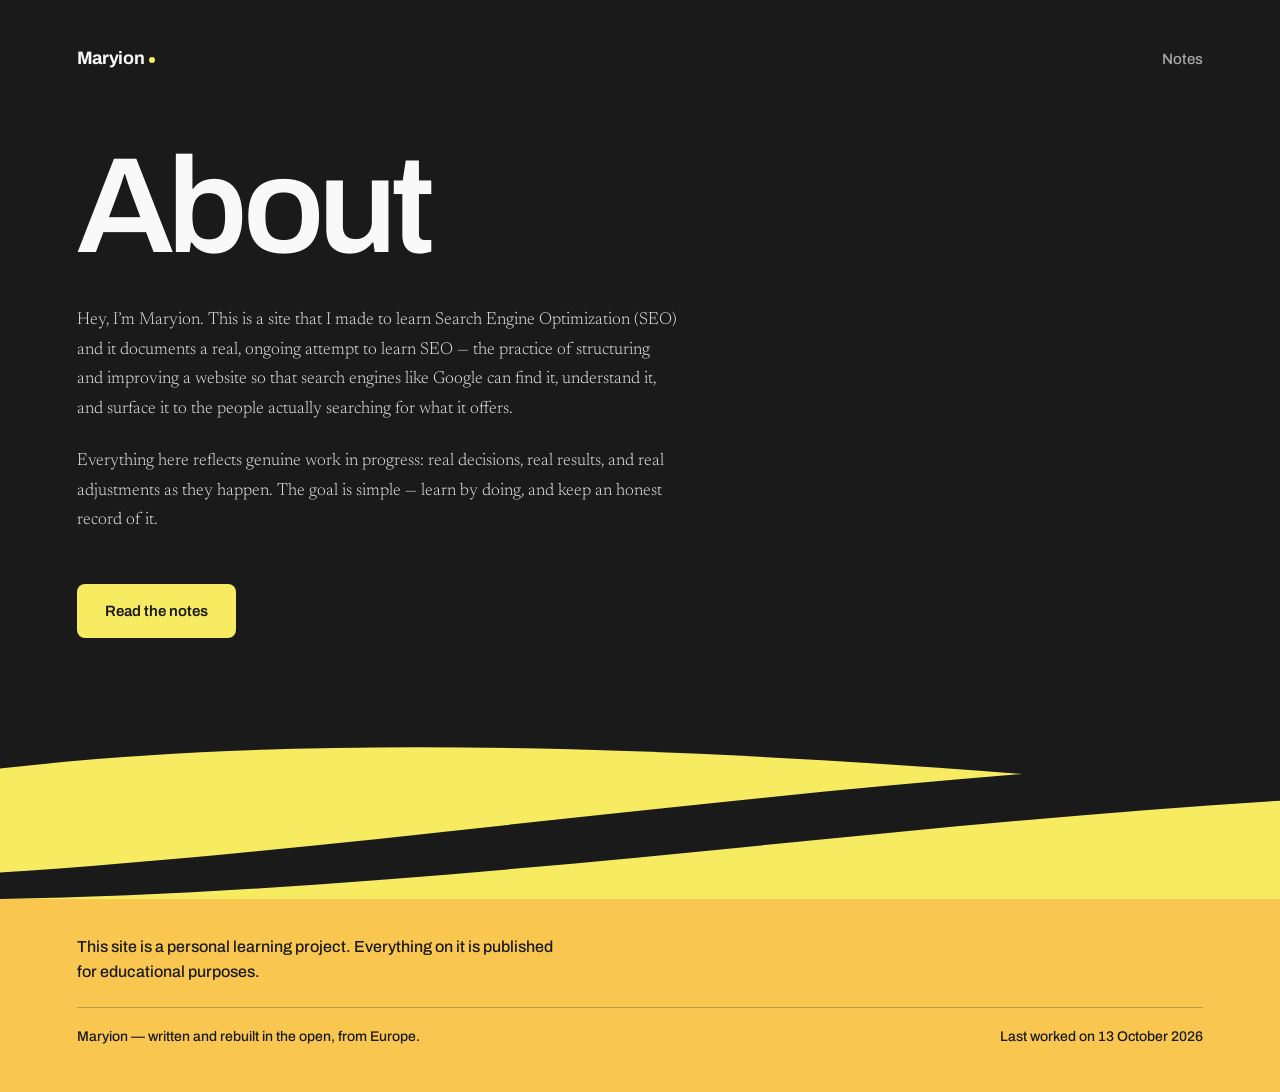
==== index.html @ 2ee5a9dd "Add files via upload" ====
<!DOCTYPE html>
<html lang="en">
<head>
<meta charset="utf-8">
<meta name="viewport" content="width=device-width, initial-scale=1">

<title>Maryion — learning SEO by doing</title>
<meta name="description" content="Hey, I’m Maryion. A site I made to learn SEO, documenting a real, ongoing attempt — real decisions, real results, and real adjustments as they happen.">
<link rel="canonical" href="https://maryionseo.github.io/">

<meta property="og:type" content="website">
<meta property="og:url" content="https://maryionseo.github.io/">
<meta property="og:title" content="Maryion — learning SEO by doing">
<meta property="og:description" content="Hey, I’m Maryion. A site I made to learn SEO, documenting a real, ongoing attempt — real decisions, real results, and real adjustments as they happen.">
<meta property="og:locale" content="en">
<!-- switch to summary_large_image once an og:image exists -->
<meta name="twitter:card" content="summary">

<meta name="theme-color" content="#1A1A1A">

<link rel="preconnect" href="https://fonts.googleapis.com">
<link rel="preconnect" href="https://fonts.gstatic.com" crossorigin>
<link href="https://fonts.googleapis.com/css2?family=Archivo:wght@400;500;600;700&family=Newsreader:opsz,wght@6..72,300;6..72,400&display=swap" rel="stylesheet">

<script type="application/ld+json">
{
  "@context": "https://schema.org",
  "@graph": [
    {
      "@type": "Person",
      "@id": "https://maryionseo.github.io/#maryion",
      "name": "Maryion",
      "description": "Learning search engine optimization by doing, and keeping a public record of it.",
      "knowsAbout": ["Search engine optimization", "Technical SEO", "Content strategy"]
    },
    {
      "@type": "WebSite",
      "@id": "https://maryionseo.github.io/#website",
      "url": "https://maryionseo.github.io/",
      "name": "Maryion",
      "description": "A site made to learn SEO, documenting a real, ongoing attempt — published for educational purposes.",
      "inLanguage": "en",
      "author": { "@id": "https://maryionseo.github.io/#maryion" }
    }
  ]
}
</script>

<style>
  :root {
    --ink:      #1A1A1A;
    --raised:   #232323;
    --lemon:    #F6EB61;
    --amber:    #F9C74F;
    --grey:     #A8A8A8;
    --paper:    #F9F9F9;

    --measure: 60ch;
    --edge: clamp(1.5rem, 6vw, 7.5rem);
  }

  *, *::before, *::after { box-sizing: border-box; }

  html { -webkit-text-size-adjust: 100%; }

  body {
    margin: 0;
    background: var(--ink);
    color: var(--paper);
    font-family: Archivo, system-ui, sans-serif;
    font-size: 1.0625rem;
    line-height: 1.6;
    overflow-x: hidden;
  }

  a { color: inherit; }

  :focus-visible {
    outline: 2px solid var(--lemon);
    outline-offset: 3px;
    border-radius: 2px;
  }

  .skip {
    position: absolute;
    left: -9999px;
    top: 0;
    background: var(--lemon);
    color: var(--ink);
    padding: .75rem 1.25rem;
    font-weight: 600;
    z-index: 10;
  }
  .skip:focus { left: 0; }

  /* ---------- masthead ---------- */

  .masthead {
    display: flex;
    align-items: baseline;
    justify-content: space-between;
    gap: 1.5rem;
    padding: clamp(1.75rem, 4vw, 2.75rem) var(--edge) 0;
  }

  .wordmark {
    font-size: 1.125rem;
    font-weight: 700;
    letter-spacing: -.02em;
    text-decoration: none;
  }
  .wordmark::after {
    content: "";
    display: inline-block;
    width: .375rem;
    height: .375rem;
    margin-left: .3125rem;
    border-radius: 50%;
    background: var(--lemon);
    vertical-align: .0625em;
  }

  .masthead nav a {
    font-size: .9375rem;
    font-weight: 500;
    color: var(--grey);
    text-decoration: none;
    text-underline-offset: .3em;
  }
  .masthead nav a:hover { color: var(--paper); text-decoration: underline; }

  /* ---------- hero ---------- */

  main {
    /* the masthead sits above main, so discount its height from the first screen */
    min-height: calc(100svh - 4.6rem);
    display: flex;
    flex-direction: column;
  }

  .hero {
    flex: 1;
    padding: clamp(2.25rem, 6vh, 4rem) var(--edge);
    display: flex;
    flex-direction: column;
    align-items: flex-start;
    justify-content: center;
  }

  h1 {
    margin: 0 0 clamp(1.5rem, 3vw, 2.25rem);
    font-size: clamp(3.25rem, 11vw, 8.5rem);
    font-weight: 600;
    line-height: .92;
    letter-spacing: -.04em;
  }

  .lede {
    max-width: var(--measure);
    margin: 0 0 1.375rem;
    font-family: Newsreader, Georgia, serif;
    font-size: clamp(1.0625rem, 1.35vw, 1.25rem);
    font-weight: 300;
    line-height: 1.72;
    color: #E4E4E4;
  }
  .lede:last-of-type { margin-bottom: clamp(2.25rem, 4vw, 3rem); }

  .cta {
    display: inline-block;
    padding: .9375rem 1.75rem;
    border-radius: .5rem;
    background: var(--lemon);
    color: var(--ink);
    font-size: .9375rem;
    font-weight: 600;
    text-decoration: none;
    transition: background .18s ease;
  }
  .cta:hover { background: var(--amber); }

  /* ---------- curve ---------- */

  .curve {
    display: block;
    flex: none;
    width: 100%;
    height: clamp(7rem, 21vh, 12.5rem);
  }

  /* ---------- footer ---------- */

  .colophon {
    padding: 2.25rem var(--edge) 2.75rem;
    background: var(--amber);
    color: var(--ink);
    font-size: .875rem;
    font-weight: 500;
  }

  .disclaimer {
    max-width: 54ch;
    margin: 0 0 1.375rem;
    font-size: 1rem;
    line-height: 1.55;
  }

  .colophon-meta {
    display: flex;
    flex-wrap: wrap;
    gap: .5rem 1.5rem;
    justify-content: space-between;
    padding-top: 1.125rem;
    border-top: 1px solid rgba(26,26,26,.25);
  }

  /* ---------- responsive ---------- */


  /* ---------- one load sequence ---------- */

  @media (prefers-reduced-motion: no-preference) {
    .settle {
      animation: settle .7s cubic-bezier(.22,.68,.3,1) backwards;
    }
    .settle-1 { animation-delay: .05s; }
    .settle-2 { animation-delay: .17s; }
    .settle-3 { animation-delay: .29s; }

    @keyframes settle {
      from { opacity: 0; transform: translateY(14px); }
      to   { opacity: 1; transform: none; }
    }
  }
</style>
</head>

<body>

<a class="skip" href="#main">Skip to content</a>

<header class="masthead">
  <a class="wordmark" href="index.html">Maryion</a>
  <nav aria-label="Sections">
    <a href="notes/index.html">Notes</a>
  </nav>
</header>

<main id="main">
  <div class="hero">

      <h1 class="settle settle-1">About</h1>

      <p class="lede settle settle-2">Hey, I’m Maryion. This is a site that I made to learn Search
      Engine Optimization (SEO) and it documents a real, ongoing attempt to learn SEO — the practice
      of structuring and improving a website so that search engines like Google can find it,
      understand it, and surface it to the people actually searching for what it offers.</p>

      <p class="lede settle settle-2">Everything here reflects genuine work in progress: real decisions,
      real results, and real adjustments as they happen. The goal is simple — learn by doing, and keep
      an honest record of it.</p>

      <a class="cta settle settle-3" href="notes/index.html">Read the notes</a>

  </div>

  <svg class="curve" viewBox="0 0 1440 200" preserveAspectRatio="none" aria-hidden="true" focusable="false">
    <path fill="#F6EB61"
          d="M0 62C400 18 920 44 1440 92v108H0z"/>
    <path fill="#1A1A1A"
          d="M0 172C430 146 910 74 1440 50v46C980 122 490 192 0 200z"/>
  </svg>
</main>

<footer class="colophon">
  <p class="disclaimer">This site is a personal learning project. Everything on it is published for
  educational purposes.</p>

  <div class="colophon-meta">
    <span>Maryion — written and rebuilt in the open, from Europe.</span>
    <span>Last worked on <time datetime="2026-10-13">13 October 2026</time></span>
  </div>
</footer>

</body>
</html>
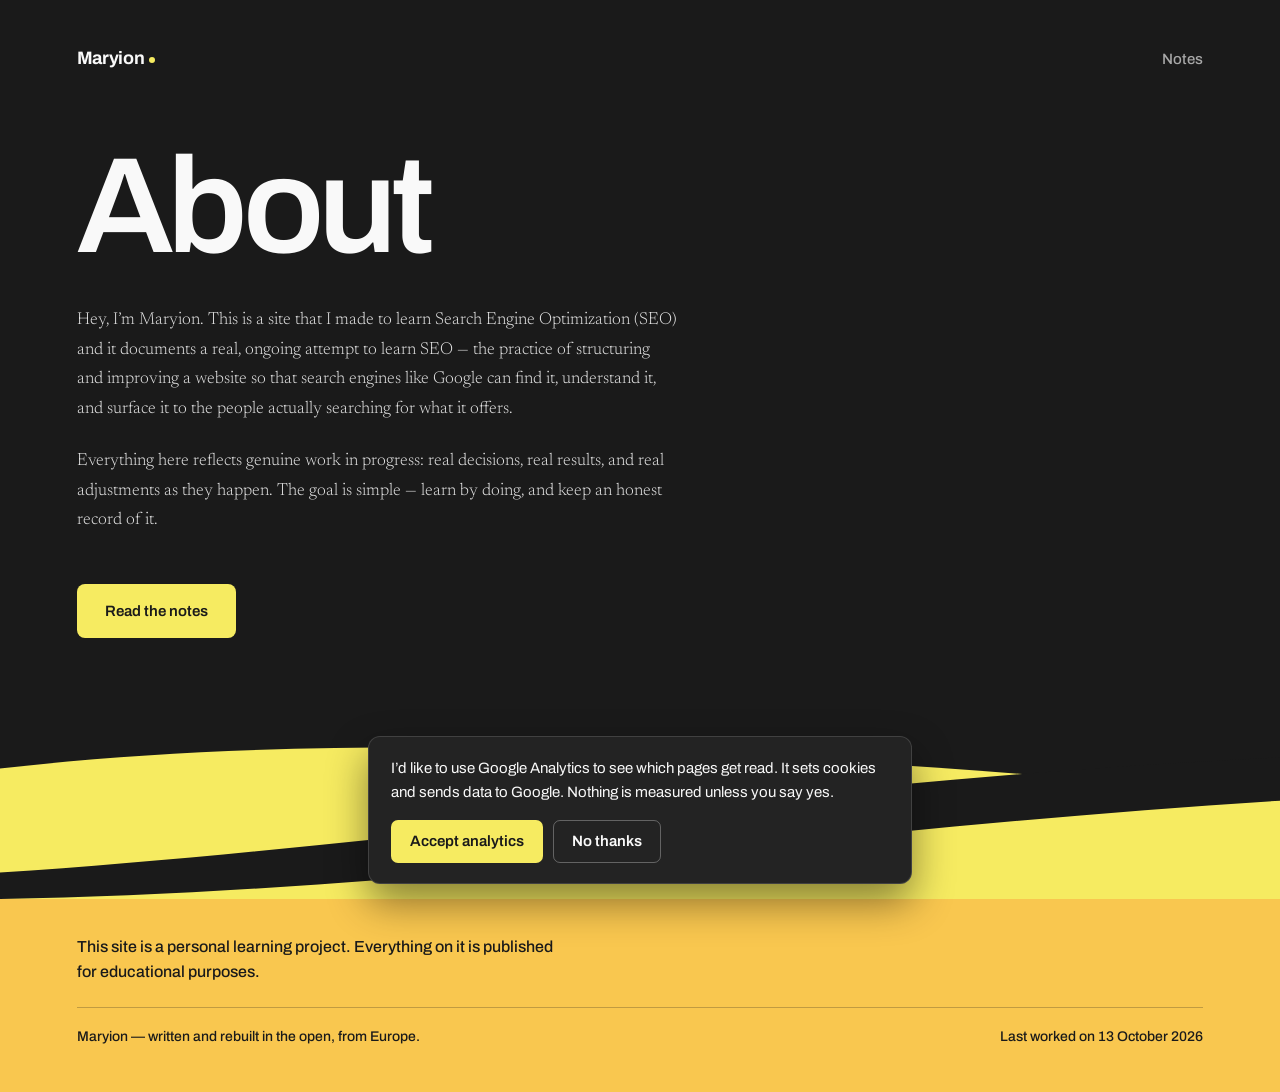
==== commit 47ea2f9f: "Add files via upload Add consent-gated GA4" ====
--- a/index.html
+++ b/index.html
@@ -6,10 +6,10 @@
 
 <title>Maryion — learning SEO by doing</title>
 <meta name="description" content="Hey, I’m Maryion. A site I made to learn SEO, documenting a real, ongoing attempt — real decisions, real results, and real adjustments as they happen.">
-<link rel="canonical" href="https://maryionseo.github.io/">
+<link rel="canonical" href="https://maryionseo.com/">
 
 <meta property="og:type" content="website">
-<meta property="og:url" content="https://maryionseo.github.io/">
+<meta property="og:url" content="https://maryionseo.com/">
 <meta property="og:title" content="Maryion — learning SEO by doing">
 <meta property="og:description" content="Hey, I’m Maryion. A site I made to learn SEO, documenting a real, ongoing attempt — real decisions, real results, and real adjustments as they happen.">
 <meta property="og:locale" content="en">
@@ -28,19 +28,19 @@
   "@graph": [
     {
       "@type": "Person",
-      "@id": "https://maryionseo.github.io/#maryion",
+      "@id": "https://maryionseo.com/#maryion",
       "name": "Maryion",
       "description": "Learning search engine optimization by doing, and keeping a public record of it.",
       "knowsAbout": ["Search engine optimization", "Technical SEO", "Content strategy"]
     },
     {
       "@type": "WebSite",
-      "@id": "https://maryionseo.github.io/#website",
-      "url": "https://maryionseo.github.io/",
+      "@id": "https://maryionseo.com/#website",
+      "url": "https://maryionseo.com/",
       "name": "Maryion",
       "description": "A site made to learn SEO, documenting a real, ongoing attempt — published for educational purposes.",
       "inLanguage": "en",
-      "author": { "@id": "https://maryionseo.github.io/#maryion" }
+      "author": { "@id": "https://maryionseo.com/#maryion" }
     }
   ]
 }
@@ -233,6 +233,8 @@
     }
   }
 </style>
+
+<script src="analytics.js" defer></script>
 </head>
 
 <body>
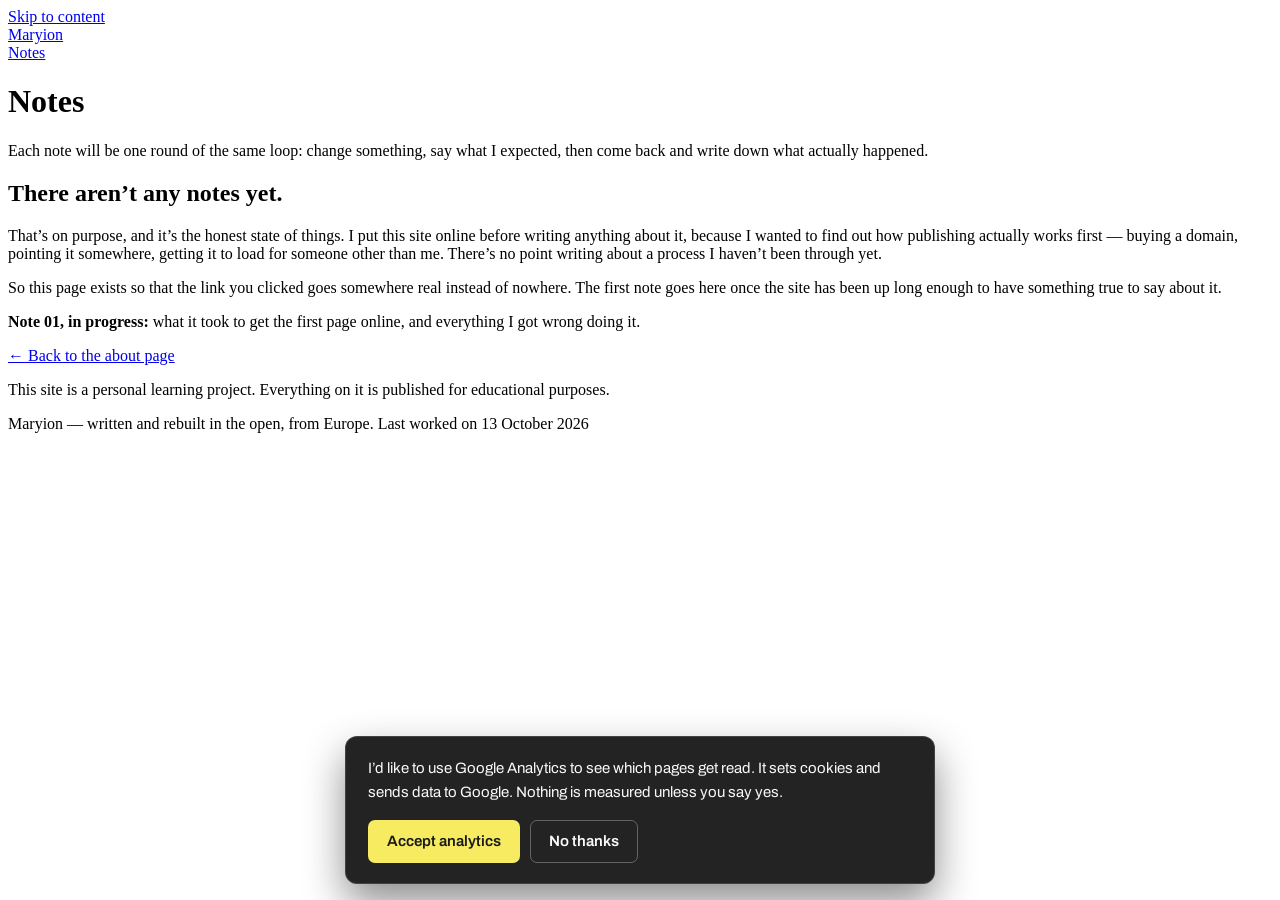
==== commit c9c73a14: "Add analytics to notes page" ====
--- a/index.html
+++ b/index.html
@@ -4,16 +4,15 @@
 <meta charset="utf-8">
 <meta name="viewport" content="width=device-width, initial-scale=1">
 
-<title>Maryion — learning SEO by doing</title>
-<meta name="description" content="Hey, I’m Maryion. A site I made to learn SEO, documenting a real, ongoing attempt — real decisions, real results, and real adjustments as they happen.">
-<link rel="canonical" href="https://maryionseo.com/">
+<title>Notes — Maryion</title>
+<meta name="description" content="A running log of learning SEO on a real site: what I changed, what I expected, and what actually happened. The first note is being written.">
+<link rel="canonical" href="https://maryionseo.com/notes/">
 
 <meta property="og:type" content="website">
-<meta property="og:url" content="https://maryionseo.com/">
-<meta property="og:title" content="Maryion — learning SEO by doing">
-<meta property="og:description" content="Hey, I’m Maryion. A site I made to learn SEO, documenting a real, ongoing attempt — real decisions, real results, and real adjustments as they happen.">
+<meta property="og:url" content="https://maryionseo.com/notes/">
+<meta property="og:title" content="Notes — Maryion">
+<meta property="og:description" content="A running log of learning SEO on a real site: what I changed, what I expected, and what actually happened. The first note is being written.">
 <meta property="og:locale" content="en">
-<!-- switch to summary_large_image once an og:image exists -->
 <meta name="twitter:card" content="summary">
 
 <meta name="theme-color" content="#1A1A1A">
@@ -21,220 +20,23 @@
 <link rel="preconnect" href="https://fonts.googleapis.com">
 <link rel="preconnect" href="https://fonts.gstatic.com" crossorigin>
 <link href="https://fonts.googleapis.com/css2?family=Archivo:wght@400;500;600;700&family=Newsreader:opsz,wght@6..72,300;6..72,400&display=swap" rel="stylesheet">
+<link rel="stylesheet" href="notes.css">
 
 <script type="application/ld+json">
 {
   "@context": "https://schema.org",
-  "@graph": [
-    {
-      "@type": "Person",
-      "@id": "https://maryionseo.com/#maryion",
-      "name": "Maryion",
-      "description": "Learning search engine optimization by doing, and keeping a public record of it.",
-      "knowsAbout": ["Search engine optimization", "Technical SEO", "Content strategy"]
-    },
-    {
-      "@type": "WebSite",
-      "@id": "https://maryionseo.com/#website",
-      "url": "https://maryionseo.com/",
-      "name": "Maryion",
-      "description": "A site made to learn SEO, documenting a real, ongoing attempt — published for educational purposes.",
-      "inLanguage": "en",
-      "author": { "@id": "https://maryionseo.com/#maryion" }
-    }
-  ]
+  "@type": "CollectionPage",
+  "@id": "https://maryionseo.com/notes/#notes",
+  "name": "Notes",
+  "description": "A running log of learning SEO on a real site.",
+  "url": "https://maryionseo.com/notes/",
+  "inLanguage": "en",
+  "isPartOf": { "@id": "https://maryionseo.com/#website" },
+  "author": { "@id": "https://maryionseo.com/#maryion" }
 }
 </script>
 
-<style>
-  :root {
-    --ink:      #1A1A1A;
-    --raised:   #232323;
-    --lemon:    #F6EB61;
-    --amber:    #F9C74F;
-    --grey:     #A8A8A8;
-    --paper:    #F9F9F9;
-
-    --measure: 60ch;
-    --edge: clamp(1.5rem, 6vw, 7.5rem);
-  }
-
-  *, *::before, *::after { box-sizing: border-box; }
-
-  html { -webkit-text-size-adjust: 100%; }
-
-  body {
-    margin: 0;
-    background: var(--ink);
-    color: var(--paper);
-    font-family: Archivo, system-ui, sans-serif;
-    font-size: 1.0625rem;
-    line-height: 1.6;
-    overflow-x: hidden;
-  }
-
-  a { color: inherit; }
-
-  :focus-visible {
-    outline: 2px solid var(--lemon);
-    outline-offset: 3px;
-    border-radius: 2px;
-  }
-
-  .skip {
-    position: absolute;
-    left: -9999px;
-    top: 0;
-    background: var(--lemon);
-    color: var(--ink);
-    padding: .75rem 1.25rem;
-    font-weight: 600;
-    z-index: 10;
-  }
-  .skip:focus { left: 0; }
-
-  /* ---------- masthead ---------- */
-
-  .masthead {
-    display: flex;
-    align-items: baseline;
-    justify-content: space-between;
-    gap: 1.5rem;
-    padding: clamp(1.75rem, 4vw, 2.75rem) var(--edge) 0;
-  }
-
-  .wordmark {
-    font-size: 1.125rem;
-    font-weight: 700;
-    letter-spacing: -.02em;
-    text-decoration: none;
-  }
-  .wordmark::after {
-    content: "";
-    display: inline-block;
-    width: .375rem;
-    height: .375rem;
-    margin-left: .3125rem;
-    border-radius: 50%;
-    background: var(--lemon);
-    vertical-align: .0625em;
-  }
-
-  .masthead nav a {
-    font-size: .9375rem;
-    font-weight: 500;
-    color: var(--grey);
-    text-decoration: none;
-    text-underline-offset: .3em;
-  }
-  .masthead nav a:hover { color: var(--paper); text-decoration: underline; }
-
-  /* ---------- hero ---------- */
-
-  main {
-    /* the masthead sits above main, so discount its height from the first screen */
-    min-height: calc(100svh - 4.6rem);
-    display: flex;
-    flex-direction: column;
-  }
-
-  .hero {
-    flex: 1;
-    padding: clamp(2.25rem, 6vh, 4rem) var(--edge);
-    display: flex;
-    flex-direction: column;
-    align-items: flex-start;
-    justify-content: center;
-  }
-
-  h1 {
-    margin: 0 0 clamp(1.5rem, 3vw, 2.25rem);
-    font-size: clamp(3.25rem, 11vw, 8.5rem);
-    font-weight: 600;
-    line-height: .92;
-    letter-spacing: -.04em;
-  }
-
-  .lede {
-    max-width: var(--measure);
-    margin: 0 0 1.375rem;
-    font-family: Newsreader, Georgia, serif;
-    font-size: clamp(1.0625rem, 1.35vw, 1.25rem);
-    font-weight: 300;
-    line-height: 1.72;
-    color: #E4E4E4;
-  }
-  .lede:last-of-type { margin-bottom: clamp(2.25rem, 4vw, 3rem); }
-
-  .cta {
-    display: inline-block;
-    padding: .9375rem 1.75rem;
-    border-radius: .5rem;
-    background: var(--lemon);
-    color: var(--ink);
-    font-size: .9375rem;
-    font-weight: 600;
-    text-decoration: none;
-    transition: background .18s ease;
-  }
-  .cta:hover { background: var(--amber); }
-
-  /* ---------- curve ---------- */
-
-  .curve {
-    display: block;
-    flex: none;
-    width: 100%;
-    height: clamp(7rem, 21vh, 12.5rem);
-  }
-
-  /* ---------- footer ---------- */
-
-  .colophon {
-    padding: 2.25rem var(--edge) 2.75rem;
-    background: var(--amber);
-    color: var(--ink);
-    font-size: .875rem;
-    font-weight: 500;
-  }
-
-  .disclaimer {
-    max-width: 54ch;
-    margin: 0 0 1.375rem;
-    font-size: 1rem;
-    line-height: 1.55;
-  }
-
-  .colophon-meta {
-    display: flex;
-    flex-wrap: wrap;
-    gap: .5rem 1.5rem;
-    justify-content: space-between;
-    padding-top: 1.125rem;
-    border-top: 1px solid rgba(26,26,26,.25);
-  }
-
-  /* ---------- responsive ---------- */
-
-
-  /* ---------- one load sequence ---------- */
-
-  @media (prefers-reduced-motion: no-preference) {
-    .settle {
-      animation: settle .7s cubic-bezier(.22,.68,.3,1) backwards;
-    }
-    .settle-1 { animation-delay: .05s; }
-    .settle-2 { animation-delay: .17s; }
-    .settle-3 { animation-delay: .29s; }
-
-    @keyframes settle {
-      from { opacity: 0; transform: translateY(14px); }
-      to   { opacity: 1; transform: none; }
-    }
-  }
-</style>
-
-<script src="analytics.js" defer></script>
+<script src="../analytics.js" defer></script>
 </head>
 
 <body>
@@ -242,36 +44,36 @@
 <a class="skip" href="#main">Skip to content</a>
 
 <header class="masthead">
-  <a class="wordmark" href="index.html">Maryion</a>
+  <a class="wordmark" href="../index.html">Maryion</a>
   <nav aria-label="Sections">
-    <a href="notes/index.html">Notes</a>
+    <a href="index.html" aria-current="page">Notes</a>
   </nav>
 </header>
 
 <main id="main">
-  <div class="hero">
 
-      <h1 class="settle settle-1">About</h1>
+  <h1 class="page-title">Notes</h1>
 
-      <p class="lede settle settle-2">Hey, I’m Maryion. This is a site that I made to learn Search
-      Engine Optimization (SEO) and it documents a real, ongoing attempt to learn SEO — the practice
-      of structuring and improving a website so that search engines like Google can find it,
-      understand it, and surface it to the people actually searching for what it offers.</p>
+  <p class="standfirst">Each note will be one round of the same loop: change something, say what I
+  expected, then come back and write down what actually happened.</p>
 
-      <p class="lede settle settle-2">Everything here reflects genuine work in progress: real decisions,
-      real results, and real adjustments as they happen. The goal is simple — learn by doing, and keep
-      an honest record of it.</p>
+  <div class="empty">
+    <h2>There aren’t any notes yet.</h2>
 
-      <a class="cta settle settle-3" href="notes/index.html">Read the notes</a>
+    <p>That’s on purpose, and it’s the honest state of things. I put this site online before writing
+    anything about it, because I wanted to find out how publishing actually works first — buying a
+    domain, pointing it somewhere, getting it to load for someone other than me. There’s no point
+    writing about a process I haven’t been through yet.</p>
 
+    <p>So this page exists so that the link you clicked goes somewhere real instead of nowhere. The
+    first note goes here once the site has been up long enough to have something true to say about it.</p>
+
+    <p class="next"><strong>Note 01, in progress:</strong> what it took to get the first page online,
+    and everything I got wrong doing it.</p>
   </div>
 
-  <svg class="curve" viewBox="0 0 1440 200" preserveAspectRatio="none" aria-hidden="true" focusable="false">
-    <path fill="#F6EB61"
-          d="M0 62C400 18 920 44 1440 92v108H0z"/>
-    <path fill="#1A1A1A"
-          d="M0 172C430 146 910 74 1440 50v46C980 122 490 192 0 200z"/>
-  </svg>
+  <a class="back" href="../index.html">← Back to the about page</a>
+
 </main>
 
 <footer class="colophon">
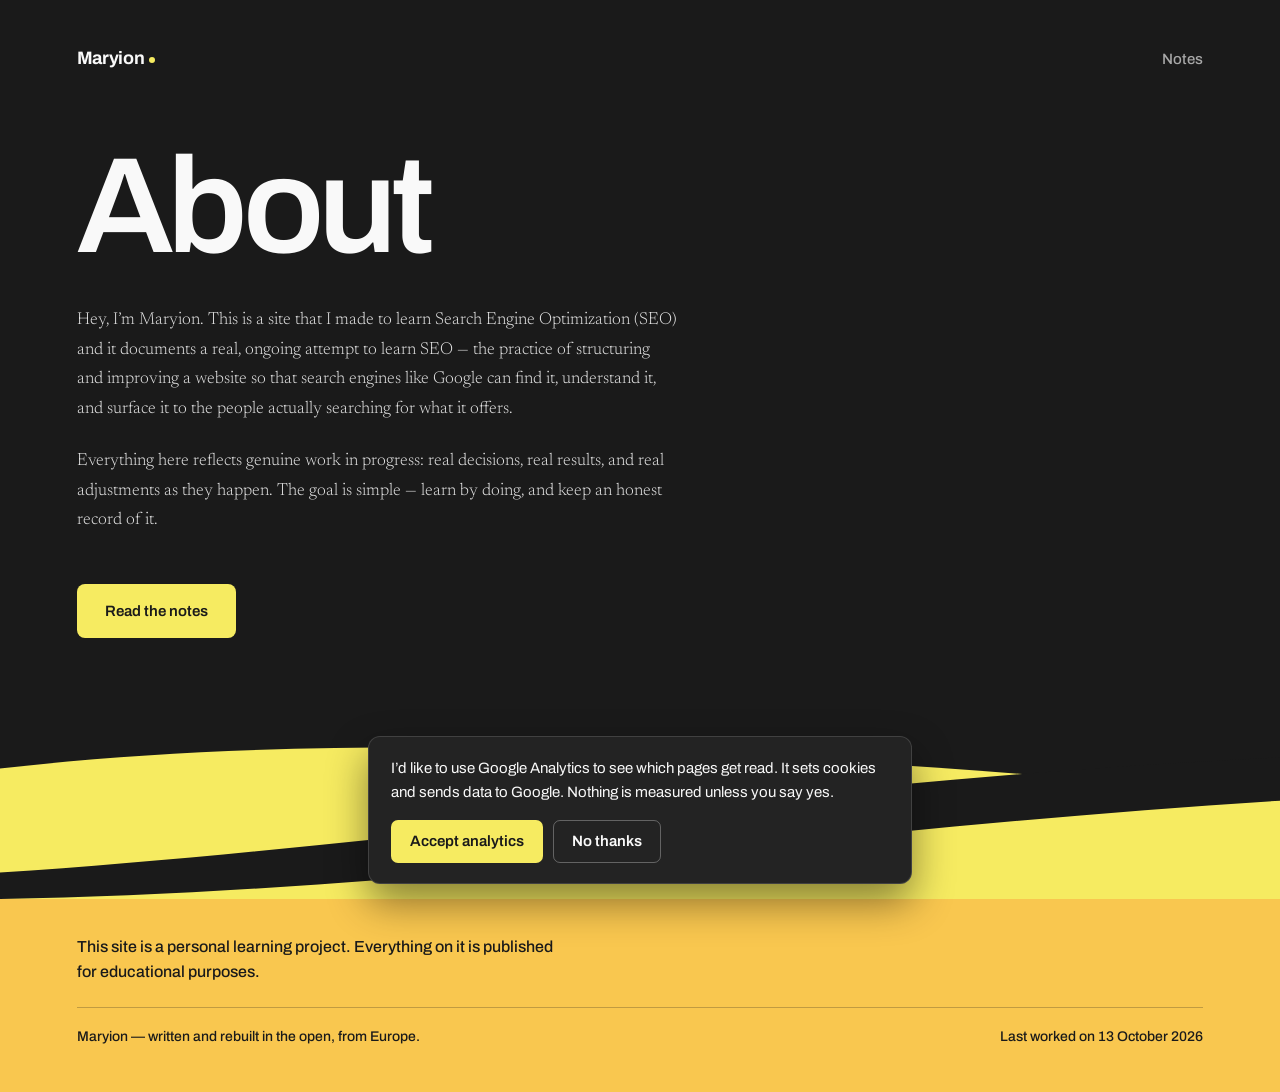
==== commit b643276f: "Add consent-gated GA4" ====
--- a/index.html
+++ b/index.html
@@ -4,15 +4,16 @@
 <meta charset="utf-8">
 <meta name="viewport" content="width=device-width, initial-scale=1">
 
-<title>Notes — Maryion</title>
-<meta name="description" content="A running log of learning SEO on a real site: what I changed, what I expected, and what actually happened. The first note is being written.">
-<link rel="canonical" href="https://maryionseo.com/notes/">
+<title>Maryion — learning SEO by doing</title>
+<meta name="description" content="Hey, I’m Maryion. A site I made to learn SEO, documenting a real, ongoing attempt — real decisions, real results, and real adjustments as they happen.">
+<link rel="canonical" href="https://maryionseo.com/">
 
 <meta property="og:type" content="website">
-<meta property="og:url" content="https://maryionseo.com/notes/">
-<meta property="og:title" content="Notes — Maryion">
-<meta property="og:description" content="A running log of learning SEO on a real site: what I changed, what I expected, and what actually happened. The first note is being written.">
+<meta property="og:url" content="https://maryionseo.com/">
+<meta property="og:title" content="Maryion — learning SEO by doing">
+<meta property="og:description" content="Hey, I’m Maryion. A site I made to learn SEO, documenting a real, ongoing attempt — real decisions, real results, and real adjustments as they happen.">
 <meta property="og:locale" content="en">
+<!-- switch to summary_large_image once an og:image exists -->
 <meta name="twitter:card" content="summary">
 
 <meta name="theme-color" content="#1A1A1A">
@@ -20,23 +21,220 @@
 <link rel="preconnect" href="https://fonts.googleapis.com">
 <link rel="preconnect" href="https://fonts.gstatic.com" crossorigin>
 <link href="https://fonts.googleapis.com/css2?family=Archivo:wght@400;500;600;700&family=Newsreader:opsz,wght@6..72,300;6..72,400&display=swap" rel="stylesheet">
-<link rel="stylesheet" href="notes.css">
 
 <script type="application/ld+json">
 {
   "@context": "https://schema.org",
-  "@type": "CollectionPage",
-  "@id": "https://maryionseo.com/notes/#notes",
-  "name": "Notes",
-  "description": "A running log of learning SEO on a real site.",
-  "url": "https://maryionseo.com/notes/",
-  "inLanguage": "en",
-  "isPartOf": { "@id": "https://maryionseo.com/#website" },
-  "author": { "@id": "https://maryionseo.com/#maryion" }
+  "@graph": [
+    {
+      "@type": "Person",
+      "@id": "https://maryionseo.com/#maryion",
+      "name": "Maryion",
+      "description": "Learning search engine optimization by doing, and keeping a public record of it.",
+      "knowsAbout": ["Search engine optimization", "Technical SEO", "Content strategy"]
+    },
+    {
+      "@type": "WebSite",
+      "@id": "https://maryionseo.com/#website",
+      "url": "https://maryionseo.com/",
+      "name": "Maryion",
+      "description": "A site made to learn SEO, documenting a real, ongoing attempt — published for educational purposes.",
+      "inLanguage": "en",
+      "author": { "@id": "https://maryionseo.com/#maryion" }
+    }
+  ]
 }
 </script>
 
-<script src="../analytics.js" defer></script>
+<style>
+  :root {
+    --ink:      #1A1A1A;
+    --raised:   #232323;
+    --lemon:    #F6EB61;
+    --amber:    #F9C74F;
+    --grey:     #A8A8A8;
+    --paper:    #F9F9F9;
+
+    --measure: 60ch;
+    --edge: clamp(1.5rem, 6vw, 7.5rem);
+  }
+
+  *, *::before, *::after { box-sizing: border-box; }
+
+  html { -webkit-text-size-adjust: 100%; }
+
+  body {
+    margin: 0;
+    background: var(--ink);
+    color: var(--paper);
+    font-family: Archivo, system-ui, sans-serif;
+    font-size: 1.0625rem;
+    line-height: 1.6;
+    overflow-x: hidden;
+  }
+
+  a { color: inherit; }
+
+  :focus-visible {
+    outline: 2px solid var(--lemon);
+    outline-offset: 3px;
+    border-radius: 2px;
+  }
+
+  .skip {
+    position: absolute;
+    left: -9999px;
+    top: 0;
+    background: var(--lemon);
+    color: var(--ink);
+    padding: .75rem 1.25rem;
+    font-weight: 600;
+    z-index: 10;
+  }
+  .skip:focus { left: 0; }
+
+  /* ---------- masthead ---------- */
+
+  .masthead {
+    display: flex;
+    align-items: baseline;
+    justify-content: space-between;
+    gap: 1.5rem;
+    padding: clamp(1.75rem, 4vw, 2.75rem) var(--edge) 0;
+  }
+
+  .wordmark {
+    font-size: 1.125rem;
+    font-weight: 700;
+    letter-spacing: -.02em;
+    text-decoration: none;
+  }
+  .wordmark::after {
+    content: "";
+    display: inline-block;
+    width: .375rem;
+    height: .375rem;
+    margin-left: .3125rem;
+    border-radius: 50%;
+    background: var(--lemon);
+    vertical-align: .0625em;
+  }
+
+  .masthead nav a {
+    font-size: .9375rem;
+    font-weight: 500;
+    color: var(--grey);
+    text-decoration: none;
+    text-underline-offset: .3em;
+  }
+  .masthead nav a:hover { color: var(--paper); text-decoration: underline; }
+
+  /* ---------- hero ---------- */
+
+  main {
+    /* the masthead sits above main, so discount its height from the first screen */
+    min-height: calc(100svh - 4.6rem);
+    display: flex;
+    flex-direction: column;
+  }
+
+  .hero {
+    flex: 1;
+    padding: clamp(2.25rem, 6vh, 4rem) var(--edge);
+    display: flex;
+    flex-direction: column;
+    align-items: flex-start;
+    justify-content: center;
+  }
+
+  h1 {
+    margin: 0 0 clamp(1.5rem, 3vw, 2.25rem);
+    font-size: clamp(3.25rem, 11vw, 8.5rem);
+    font-weight: 600;
+    line-height: .92;
+    letter-spacing: -.04em;
+  }
+
+  .lede {
+    max-width: var(--measure);
+    margin: 0 0 1.375rem;
+    font-family: Newsreader, Georgia, serif;
+    font-size: clamp(1.0625rem, 1.35vw, 1.25rem);
+    font-weight: 300;
+    line-height: 1.72;
+    color: #E4E4E4;
+  }
+  .lede:last-of-type { margin-bottom: clamp(2.25rem, 4vw, 3rem); }
+
+  .cta {
+    display: inline-block;
+    padding: .9375rem 1.75rem;
+    border-radius: .5rem;
+    background: var(--lemon);
+    color: var(--ink);
+    font-size: .9375rem;
+    font-weight: 600;
+    text-decoration: none;
+    transition: background .18s ease;
+  }
+  .cta:hover { background: var(--amber); }
+
+  /* ---------- curve ---------- */
+
+  .curve {
+    display: block;
+    flex: none;
+    width: 100%;
+    height: clamp(7rem, 21vh, 12.5rem);
+  }
+
+  /* ---------- footer ---------- */
+
+  .colophon {
+    padding: 2.25rem var(--edge) 2.75rem;
+    background: var(--amber);
+    color: var(--ink);
+    font-size: .875rem;
+    font-weight: 500;
+  }
+
+  .disclaimer {
+    max-width: 54ch;
+    margin: 0 0 1.375rem;
+    font-size: 1rem;
+    line-height: 1.55;
+  }
+
+  .colophon-meta {
+    display: flex;
+    flex-wrap: wrap;
+    gap: .5rem 1.5rem;
+    justify-content: space-between;
+    padding-top: 1.125rem;
+    border-top: 1px solid rgba(26,26,26,.25);
+  }
+
+  /* ---------- responsive ---------- */
+
+
+  /* ---------- one load sequence ---------- */
+
+  @media (prefers-reduced-motion: no-preference) {
+    .settle {
+      animation: settle .7s cubic-bezier(.22,.68,.3,1) backwards;
+    }
+    .settle-1 { animation-delay: .05s; }
+    .settle-2 { animation-delay: .17s; }
+    .settle-3 { animation-delay: .29s; }
+
+    @keyframes settle {
+      from { opacity: 0; transform: translateY(14px); }
+      to   { opacity: 1; transform: none; }
+    }
+  }
+</style>
+
+<script src="analytics.js" defer></script>
 </head>
 
 <body>
@@ -44,36 +242,36 @@
 <a class="skip" href="#main">Skip to content</a>
 
 <header class="masthead">
-  <a class="wordmark" href="../index.html">Maryion</a>
+  <a class="wordmark" href="index.html">Maryion</a>
   <nav aria-label="Sections">
-    <a href="index.html" aria-current="page">Notes</a>
+    <a href="notes/index.html">Notes</a>
   </nav>
 </header>
 
 <main id="main">
-
-  <h1 class="page-title">Notes</h1>
-
-  <p class="standfirst">Each note will be one round of the same loop: change something, say what I
-  expected, then come back and write down what actually happened.</p>
-
-  <div class="empty">
-    <h2>There aren’t any notes yet.</h2>
-
-    <p>That’s on purpose, and it’s the honest state of things. I put this site online before writing
-    anything about it, because I wanted to find out how publishing actually works first — buying a
-    domain, pointing it somewhere, getting it to load for someone other than me. There’s no point
-    writing about a process I haven’t been through yet.</p>
-
-    <p>So this page exists so that the link you clicked goes somewhere real instead of nowhere. The
-    first note goes here once the site has been up long enough to have something true to say about it.</p>
-
-    <p class="next"><strong>Note 01, in progress:</strong> what it took to get the first page online,
-    and everything I got wrong doing it.</p>
+  <div class="hero">
+
+      <h1 class="settle settle-1">About</h1>
+
+      <p class="lede settle settle-2">Hey, I’m Maryion. This is a site that I made to learn Search
+      Engine Optimization (SEO) and it documents a real, ongoing attempt to learn SEO — the practice
+      of structuring and improving a website so that search engines like Google can find it,
+      understand it, and surface it to the people actually searching for what it offers.</p>
+
+      <p class="lede settle settle-2">Everything here reflects genuine work in progress: real decisions,
+      real results, and real adjustments as they happen. The goal is simple — learn by doing, and keep
+      an honest record of it.</p>
+
+      <a class="cta settle settle-3" href="notes/index.html">Read the notes</a>
+
   </div>
 
-  <a class="back" href="../index.html">← Back to the about page</a>
-
+  <svg class="curve" viewBox="0 0 1440 200" preserveAspectRatio="none" aria-hidden="true" focusable="false">
+    <path fill="#F6EB61"
+          d="M0 62C400 18 920 44 1440 92v108H0z"/>
+    <path fill="#1A1A1A"
+          d="M0 172C430 146 910 74 1440 50v46C980 122 490 192 0 200z"/>
+  </svg>
 </main>
 
 <footer class="colophon">
